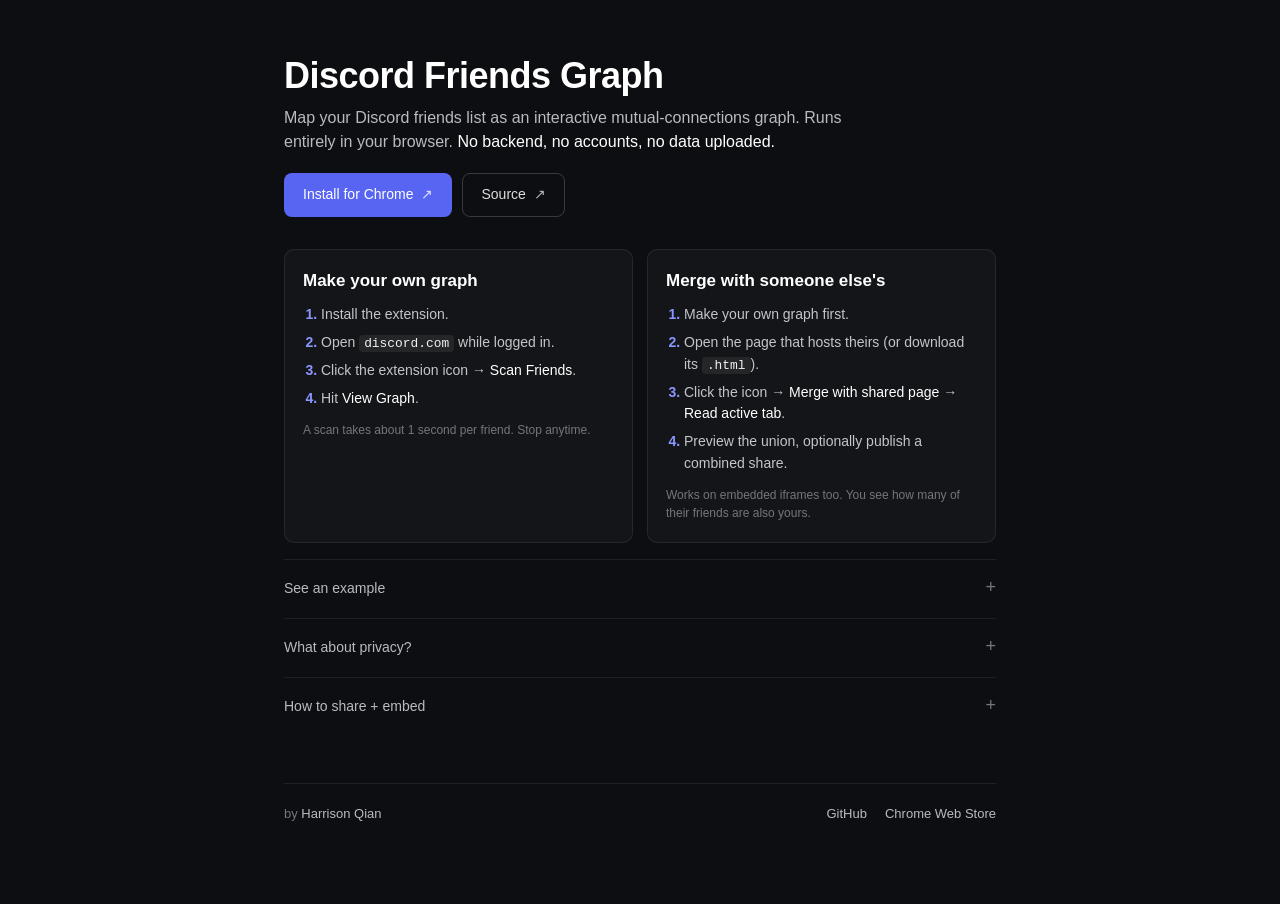
==== docs/index.html @ 6a7fb04a "retire Lattice codename, brand consistently as Discord Friends Graph Rename every user-facing and in" ====
<!DOCTYPE html>
<html lang="en">
<head>
<meta charset="utf-8">
<meta name="viewport" content="width=device-width, initial-scale=1">
<title>Discord Friends Graph</title>
<meta name="description" content="A Chrome extension that maps your Discord friends list as an interactive mutual-connections graph. Local-only, no backend.">
<style>
  *, *::before, *::after { box-sizing: border-box; }
  html, body { margin: 0; padding: 0; }
  html { scroll-behavior: smooth; }
  body {
    background: #0d0e11;
    color: #dcddde;
    font-family: -apple-system, BlinkMacSystemFont, 'Segoe UI', Roboto, sans-serif;
    line-height: 1.55;
    -webkit-font-smoothing: antialiased;
  }

  a { color: #8b96ff; text-decoration: none; }
  a:hover { color: #b6bcff; }

  main {
    max-width: 760px;
    margin: 0 auto;
    padding: 56px 24px 80px;
  }

  header.hero {
    margin-bottom: 32px;
  }
  header.hero h1 {
    font-size: 36px;
    line-height: 1.1;
    margin: 0 0 10px;
    color: #fff;
    letter-spacing: -0.5px;
  }
  header.hero .tag {
    font-size: 16px;
    color: #b9bbbe;
    margin: 0;
    max-width: 580px;
  }

  .cta-row {
    display: flex;
    flex-wrap: wrap;
    gap: 10px;
    margin: 18px 0 0;
  }
  .btn {
    display: inline-flex;
    align-items: center;
    gap: 8px;
    padding: 10px 18px;
    border-radius: 8px;
    font-size: 14px;
    font-weight: 500;
    border: 1px solid transparent;
    transition: background 0.15s, border-color 0.15s, color 0.15s;
  }
  .btn.primary { background: #5865f2; color: #fff; }
  .btn.primary:hover { background: #4752c4; color: #fff; }
  .btn.secondary {
    background: transparent;
    border-color: rgba(255, 255, 255, 0.18);
    color: #dcddde;
  }
  .btn.secondary:hover {
    background: rgba(255, 255, 255, 0.06);
    color: #fff;
    border-color: rgba(255, 255, 255, 0.3);
  }
  .btn .arrow { opacity: 0.8; }

  /* Action blocks: make-your-own + merge sit at the top */
  .actions {
    display: grid;
    grid-template-columns: 1fr 1fr;
    gap: 14px;
    margin: 28px 0 16px;
  }
  .action-card {
    background: rgba(255, 255, 255, 0.03);
    border: 1px solid rgba(255, 255, 255, 0.08);
    border-radius: 10px;
    padding: 18px 18px 20px;
  }
  .action-card h2 {
    font-size: 17px;
    margin: 0 0 10px;
    color: #fff;
  }
  .action-card ol {
    padding-left: 18px;
    margin: 0;
  }
  .action-card ol li {
    margin-bottom: 6px;
    font-size: 14px;
    color: #c4c5c8;
  }
  .action-card ol li::marker { color: #8b96ff; font-weight: 600; }
  .action-card .footnote {
    margin: 12px 0 0;
    font-size: 12px;
    color: #72767d;
    line-height: 1.5;
  }

  @media (max-width: 640px) {
    .actions { grid-template-columns: 1fr; }
    main { padding: 36px 18px 60px; }
    header.hero h1 { font-size: 28px; }
  }

  /* Lower sections */
  details {
    border-top: 1px solid rgba(255, 255, 255, 0.08);
    padding: 18px 0;
  }
  details summary {
    cursor: pointer;
    list-style: none;
    color: #b9bbbe;
    font-size: 14px;
    user-select: none;
  }
  details summary::-webkit-details-marker { display: none; }
  details summary::after {
    content: '+';
    float: right;
    color: #72767d;
    font-weight: 300;
    font-size: 18px;
    line-height: 1;
  }
  details[open] summary::after { content: '–'; }
  details[open] summary { color: #fff; }
  details .body { padding-top: 14px; font-size: 14px; color: #c4c5c8; }
  details .body ul { padding-left: 18px; margin: 0; }
  details .body ul li { margin-bottom: 6px; }
  details .body p { margin: 0 0 10px; }

  /* Demo iframe (lazily revealed) */
  .demo {
    margin-top: 14px;
    border-radius: 10px;
    overflow: hidden;
    background: #1a1a1a;
    border: 1px solid rgba(255, 255, 255, 0.08);
  }
  .demo iframe {
    display: block;
    width: 100%;
    height: 380px;
    border: 0;
  }

  code {
    background: rgba(255, 255, 255, 0.07);
    border-radius: 4px;
    padding: 1px 5px;
    font-family: ui-monospace, SFMono-Regular, Menlo, monospace;
    font-size: 0.92em;
    color: #f2f3f5;
  }
  strong { color: #fff; font-weight: 500; }

  footer {
    margin-top: 48px;
    padding-top: 20px;
    border-top: 1px solid rgba(255, 255, 255, 0.08);
    display: flex;
    flex-wrap: wrap;
    gap: 18px;
    align-items: center;
    color: #72767d;
    font-size: 13px;
  }
  footer a { color: #b9bbbe; }
  footer a:hover { color: #fff; }
  footer .spacer { flex: 1; }
</style>
</head>
<body>
<main>
  <header class="hero">
    <h1>Discord Friends Graph</h1>
    <p class="tag">
      Map your Discord friends list as an interactive mutual-connections graph.
      Runs entirely in your browser. <strong>No backend, no accounts, no data uploaded.</strong>
    </p>
    <div class="cta-row">
      <a class="btn primary" href="https://chromewebstore.google.com/detail/discord-friends-graph/bibbabmjfhdenaiccjdhecphakgcinag" target="_blank" rel="noopener">
        Install for Chrome <span class="arrow">&#8599;</span>
      </a>
      <a class="btn secondary" href="https://github.com/Moonflower2022/discord-friends-graph" target="_blank" rel="noopener">
        Source <span class="arrow">&#8599;</span>
      </a>
    </div>
  </header>

  <section class="actions" id="start">
    <div class="action-card">
      <h2>Make your own graph</h2>
      <ol>
        <li>Install the extension.</li>
        <li>Open <code>discord.com</code> while logged in.</li>
        <li>Click the extension icon &rarr; <strong>Scan Friends</strong>.</li>
        <li>Hit <strong>View Graph</strong>.</li>
      </ol>
      <p class="footnote">A scan takes about 1 second per friend. Stop anytime.</p>
    </div>
    <div class="action-card">
      <h2>Merge with someone else's</h2>
      <ol>
        <li>Make your own graph first.</li>
        <li>Open the page that hosts theirs (or download its <code>.html</code>).</li>
        <li>Click the icon &rarr; <strong>Merge with shared page</strong> &rarr; <strong>Read active tab</strong>.</li>
        <li>Preview the union, optionally publish a combined share.</li>
      </ol>
      <p class="footnote">Works on embedded iframes too. You see how many of their friends are also yours.</p>
    </div>
  </section>

  <details>
    <summary>See an example</summary>
    <div class="body">
      <p>A five-friend sample graph. Pan, zoom, click a node, press <code>/</code> to search.</p>
      <div class="demo">
        <iframe src="demo.html" title="Discord Friends Graph demo" loading="lazy"></iframe>
      </div>
    </div>
  </details>

  <details>
    <summary>What about privacy?</summary>
    <div class="body">
      <ul>
        <li>The extension makes no requests to any server we operate.</li>
        <li>Your scan stays in <code>chrome.storage.local</code> on your machine.</li>
        <li>When you publish a share, you choose what to hide: names, avatars, profile links, or specific friends.</li>
        <li>Discord user IDs always remain readable in published shares &mdash; that's what makes merging possible. To exclude someone entirely, use the omit option.</li>
        <li>The merge flow uses <code>activeTab</code>: the extension only reads the current tab when you click its icon.</li>
      </ul>
      <p>Full policy: <a href="https://github.com/Moonflower2022/discord-friends-graph/blob/main/PRIVACY_POLICY.md" target="_blank" rel="noopener">PRIVACY_POLICY.md</a>.</p>
    </div>
  </details>

  <details>
    <summary>How to share + embed</summary>
    <div class="body">
      <p>From the popup, hit <strong>Export Shareable Page</strong>. You get a self-contained <code>.html</code> file you can host anywhere. Embed with:</p>
      <p><code>&lt;iframe src=&quot;your-share.html&quot; width=&quot;100%&quot; height=&quot;600&quot; style=&quot;border:0&quot;&gt;&lt;/iframe&gt;</code></p>
      <p>Every embedded share has built-in <strong>Download</strong>, <strong>Copy embed</strong>, and (when in an iframe) <strong>Open in tab</strong> buttons. Visitors can save the file or grab the iframe snippet themselves.</p>
    </div>
  </details>

  <footer>
    <span>by <a href="https://harrisonqian.com" target="_blank" rel="noopener">Harrison Qian</a></span>
    <span class="spacer"></span>
    <a href="https://github.com/Moonflower2022/discord-friends-graph" target="_blank" rel="noopener">GitHub</a>
    <a href="https://chromewebstore.google.com/detail/discord-friends-graph/bibbabmjfhdenaiccjdhecphakgcinag" target="_blank" rel="noopener">Chrome Web Store</a>
  </footer>
</main>
</body>
</html>
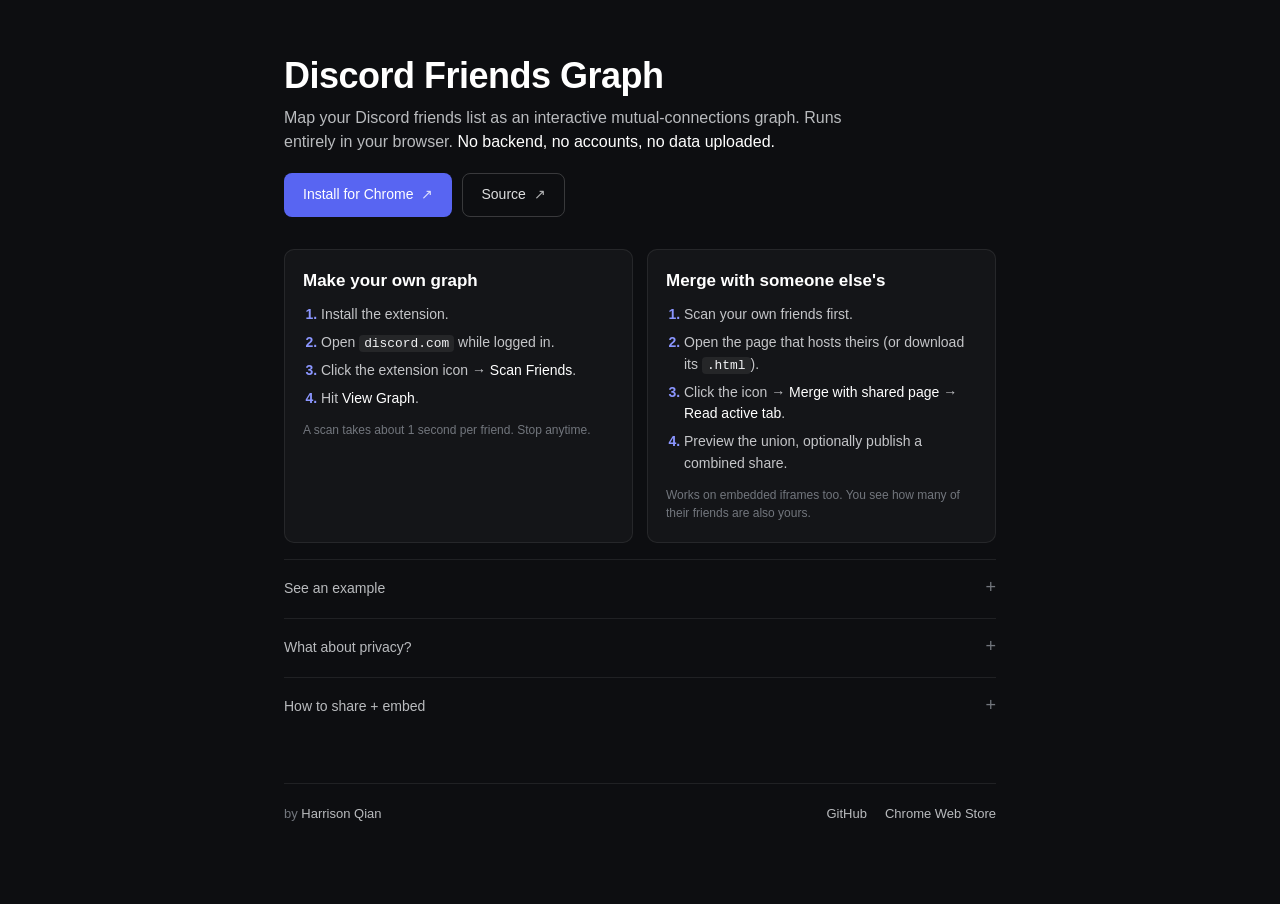
==== commit f42abae0: "docs: 'scan your own friends first' (not 'make your own graph first') Tighter; matches the extension" ====
--- a/docs/index.html
+++ b/docs/index.html
@@ -196,7 +196,7 @@
       <a class="btn primary" href="https://chromewebstore.google.com/detail/discord-friends-graph/bibbabmjfhdenaiccjdhecphakgcinag" target="_blank" rel="noopener">
         Install for Chrome <span class="arrow">&#8599;</span>
       </a>
-      <a class="btn secondary" href="https://github.com/Moonflower2022/discord-friends-graph" target="_blank" rel="noopener">
+      <a class="btn secondary" href="https://github.com/harqian/discord-friends-graph" target="_blank" rel="noopener">
         Source <span class="arrow">&#8599;</span>
       </a>
     </div>
@@ -216,7 +216,7 @@
     <div class="action-card">
       <h2>Merge with someone else's</h2>
       <ol>
-        <li>Make your own graph first.</li>
+        <li>Scan your own friends first.</li>
         <li>Open the page that hosts theirs (or download its <code>.html</code>).</li>
         <li>Click the icon &rarr; <strong>Merge with shared page</strong> &rarr; <strong>Read active tab</strong>.</li>
         <li>Preview the union, optionally publish a combined share.</li>
@@ -245,7 +245,7 @@
         <li>Discord user IDs always remain readable in published shares &mdash; that's what makes merging possible. To exclude someone entirely, use the omit option.</li>
         <li>The merge flow uses <code>activeTab</code>: the extension only reads the current tab when you click its icon.</li>
       </ul>
-      <p>Full policy: <a href="https://github.com/Moonflower2022/discord-friends-graph/blob/main/PRIVACY_POLICY.md" target="_blank" rel="noopener">PRIVACY_POLICY.md</a>.</p>
+      <p>Full policy: <a href="https://github.com/harqian/discord-friends-graph/blob/main/PRIVACY_POLICY.md" target="_blank" rel="noopener">PRIVACY_POLICY.md</a>.</p>
     </div>
   </details>
 
@@ -259,9 +259,9 @@
   </details>
 
   <footer>
-    <span>by <a href="https://harrisonqian.com" target="_blank" rel="noopener">Harrison Qian</a></span>
+    <span>by <a href="https://moonflowers.xyz" target="_blank" rel="noopener">Harrison Qian</a></span>
     <span class="spacer"></span>
-    <a href="https://github.com/Moonflower2022/discord-friends-graph" target="_blank" rel="noopener">GitHub</a>
+    <a href="https://github.com/harqian/discord-friends-graph" target="_blank" rel="noopener">GitHub</a>
     <a href="https://chromewebstore.google.com/detail/discord-friends-graph/bibbabmjfhdenaiccjdhecphakgcinag" target="_blank" rel="noopener">Chrome Web Store</a>
   </footer>
 </main>
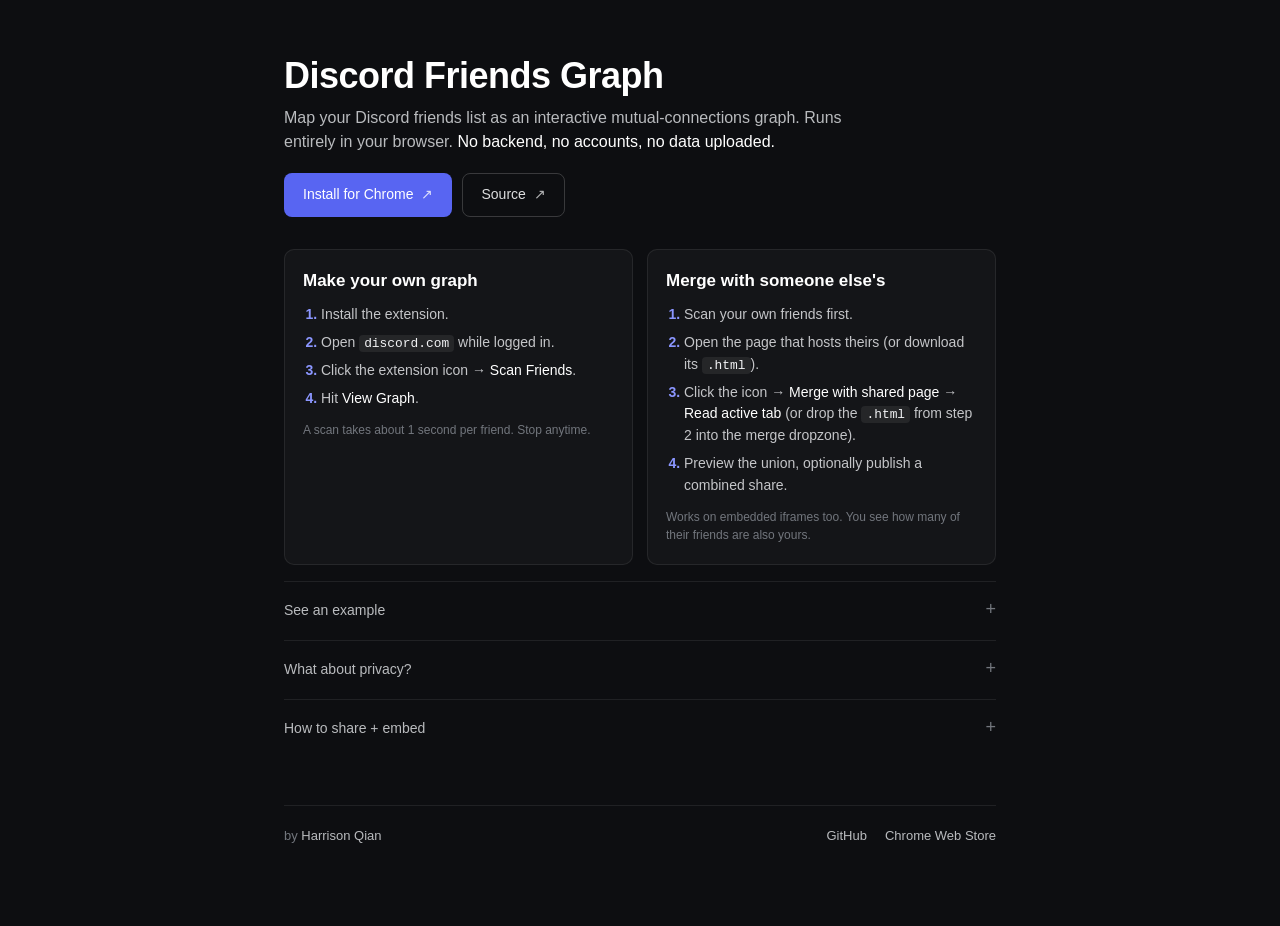
==== commit ed346405: "docs: merge step 3 mentions the file-drop path too If the visitor downloaded the .html in step 2, th" ====
--- a/docs/index.html
+++ b/docs/index.html
@@ -218,7 +218,7 @@
       <ol>
         <li>Scan your own friends first.</li>
         <li>Open the page that hosts theirs (or download its <code>.html</code>).</li>
-        <li>Click the icon &rarr; <strong>Merge with shared page</strong> &rarr; <strong>Read active tab</strong>.</li>
+        <li>Click the icon &rarr; <strong>Merge with shared page</strong> &rarr; <strong>Read active tab</strong> (or drop the <code>.html</code> from step 2 into the merge dropzone).</li>
         <li>Preview the union, optionally publish a combined share.</li>
       </ol>
       <p class="footnote">Works on embedded iframes too. You see how many of their friends are also yours.</p>
